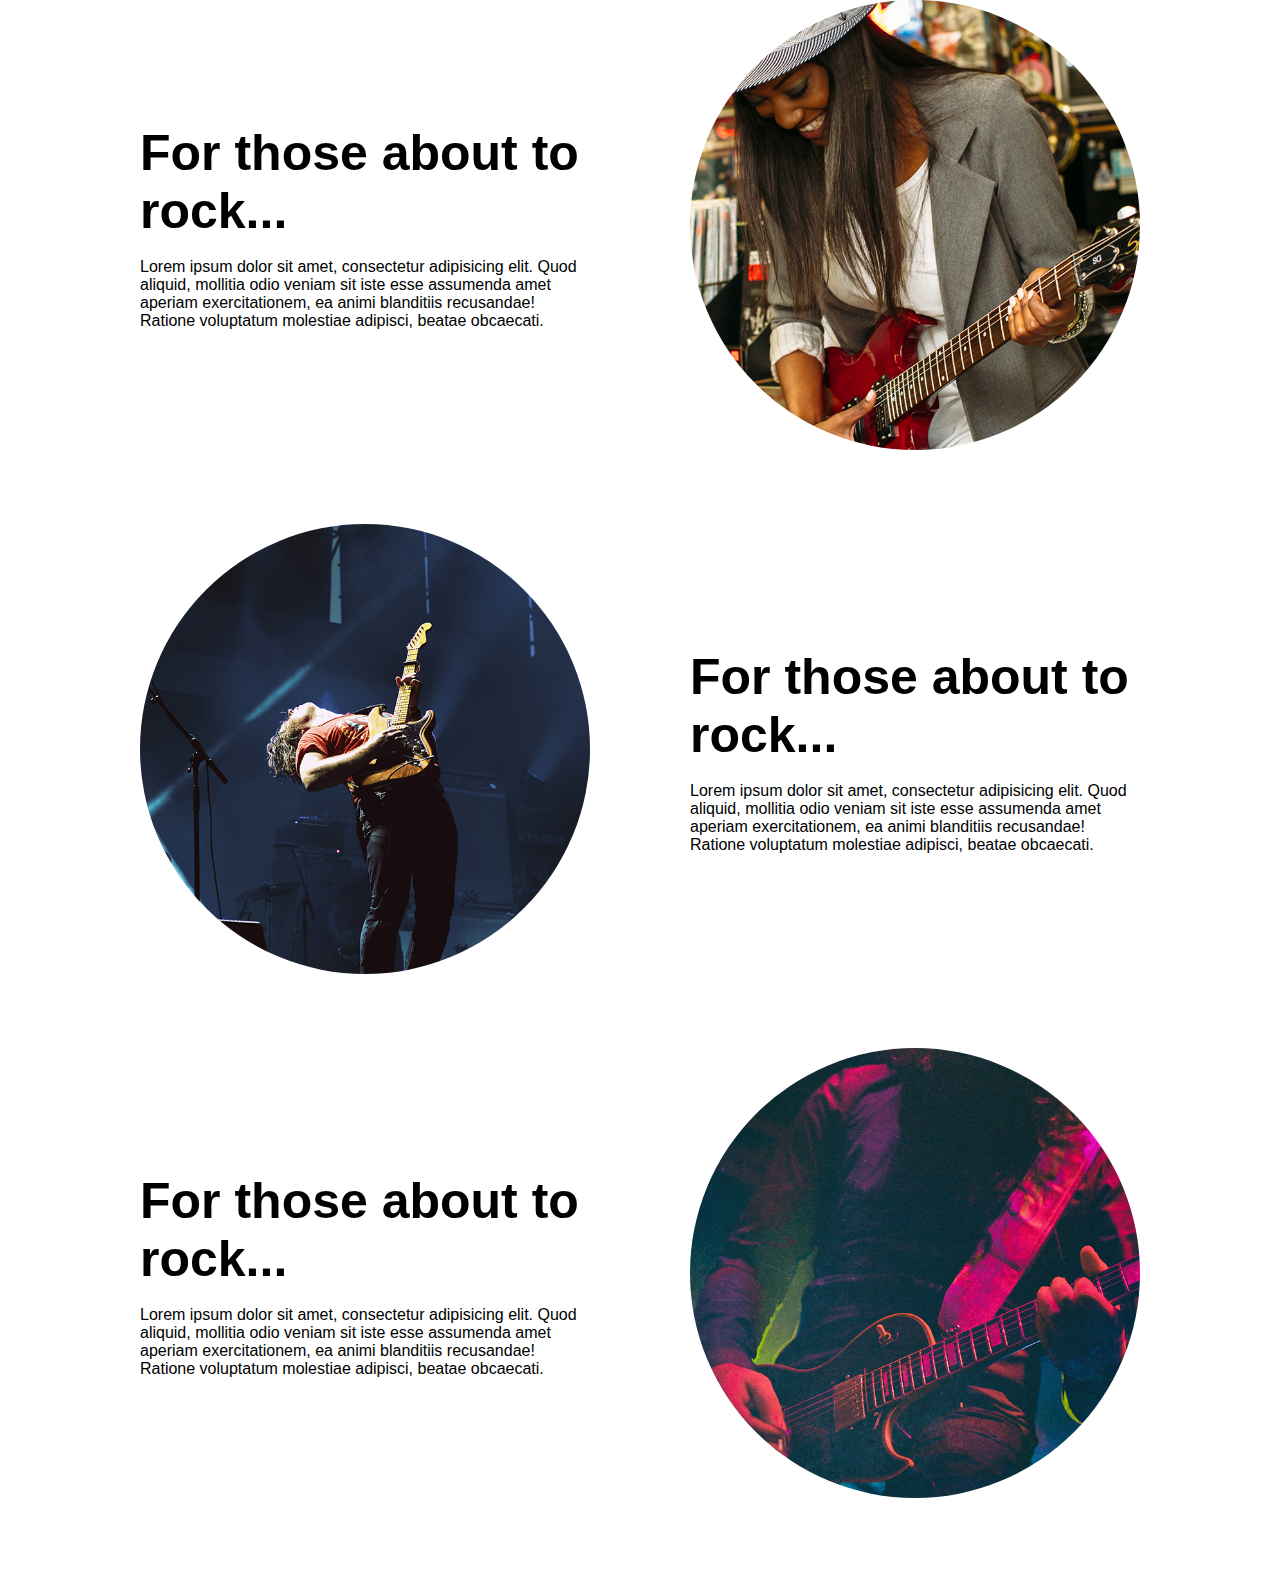
==== index.html @ 6182995e "Rename deneme.html to index.html" ====
<!DOCTYPE html>
<html lang="en">

<head>
    <link rel="stylesheet" href="deneme.css">
    <meta charset="UTF-8">
    <meta name="viewport" content="width=device-width, initial-scale=1.0">
    <title>Document</title>
</head>

<body>
    <div class="resimler">
        <div class="yazi">
            <div class="yazi-box">
                <h1>For those about to rock...</h1><br>
                <p>Lorem ipsum dolor sit amet, consectetur adipisicing elit. Quod aliquid, mollitia odio veniam sit iste
                    esse assumenda amet aperiam exercitationem, ea animi blanditiis recusandae! Ratione voluptatum
                    molestiae adipisci, beatae obcaecati.</p>
            </div>
        </div>
        <div class="resim"><img src="img/01.jpg" alt=""></div>
    </div>

    <div class="resimler">
        <div class="yazi yazi2">
            <div class="yazi-box">
                <h1>For those about to rock...</h1><br>
                <p>Lorem ipsum dolor sit amet, consectetur adipisicing elit. Quod aliquid, mollitia odio veniam sit iste
                    esse assumenda amet aperiam exercitationem, ea animi blanditiis recusandae! Ratione voluptatum
                    molestiae
                    adipisci, beatae obcaecati.</p>
            </div>
        </div>
        <div class="resim resim2"><img src="img/02.jpg" alt=""></div>
    </div>

    <div class="resimler">
        <div class="yazi">
            <div class="yazi-box">
                <h1>For those about to rock...</h1><br>
                <p>Lorem ipsum dolor sit amet, consectetur adipisicing elit. Quod aliquid, mollitia odio veniam sit iste
                    esse assumenda amet aperiam exercitationem, ea animi blanditiis recusandae! Ratione voluptatum
                    molestiae
                    adipisci, beatae obcaecati.</p>
            </div>
        </div>
        <div class="resim"><img src="img/03.jpg" alt=""></div>
    </div>
</body>

</html>
---- deneme.css ----
*{
    font-family: Arial, Helvetica, sans-serif;
    margin: 0;
    padding: 0;
    box-sizing: border-box;
}
.yazi h1{
    font-size: 50px;
    font-weight: 700;
}
.resimler{
    width: 1000px;
    height: auto;
    margin: 0 auto;
    display: flex;
    margin-bottom: 70px;
}
.yazi{
    width: 50%;
    height: auto;
    display: flex;
    align-items: center;
}
.resim{
    width: 50%;
    height: auto;
    margin-left: 100px;
    align-items: center;
}
.resim img{
    width: 100%;
    height: auto;
    border-radius: 50%;
}
.yazi2{
    margin-left: 100px;
    order: 1;
}
.resim2{
    margin-left: 0;
}
@media screen and (max-width:1050px){
    .resimler{
        width: 800px;
        height: auto;
    }
}
@media screen and (max-width:840px){
    .resimler{
        max-width: 100%;
        height: auto;
        display: flex;
        flex-direction: column;
        padding: 0 auto;
    }
    .yazi2{
        margin: 0 auto;
    }
    .yazi{
        margin: 0 auto;
        order: 1;
    }
    .resim{
        margin: 0 auto;
        margin-bottom: 50px;
    }
}
@media screen and (max-width:600px){
    .resimler{
        max-width: 100%;
        height: auto;
        display: flex;
        flex-direction: column;
        padding: 0 auto;
    }
    .yazi2{
        margin: 0 auto;
    }
    .yazi{
        font-size: 14px;
        width: 90%;
        order: 1;
        margin: 0 auto;
    }
    .yazi h1{
        font-size: 20px;
        font-weight: 700;
    }
    .resim{
        width: 90%;
        margin: 0 auto;
        margin-bottom: 50px;
    }
}
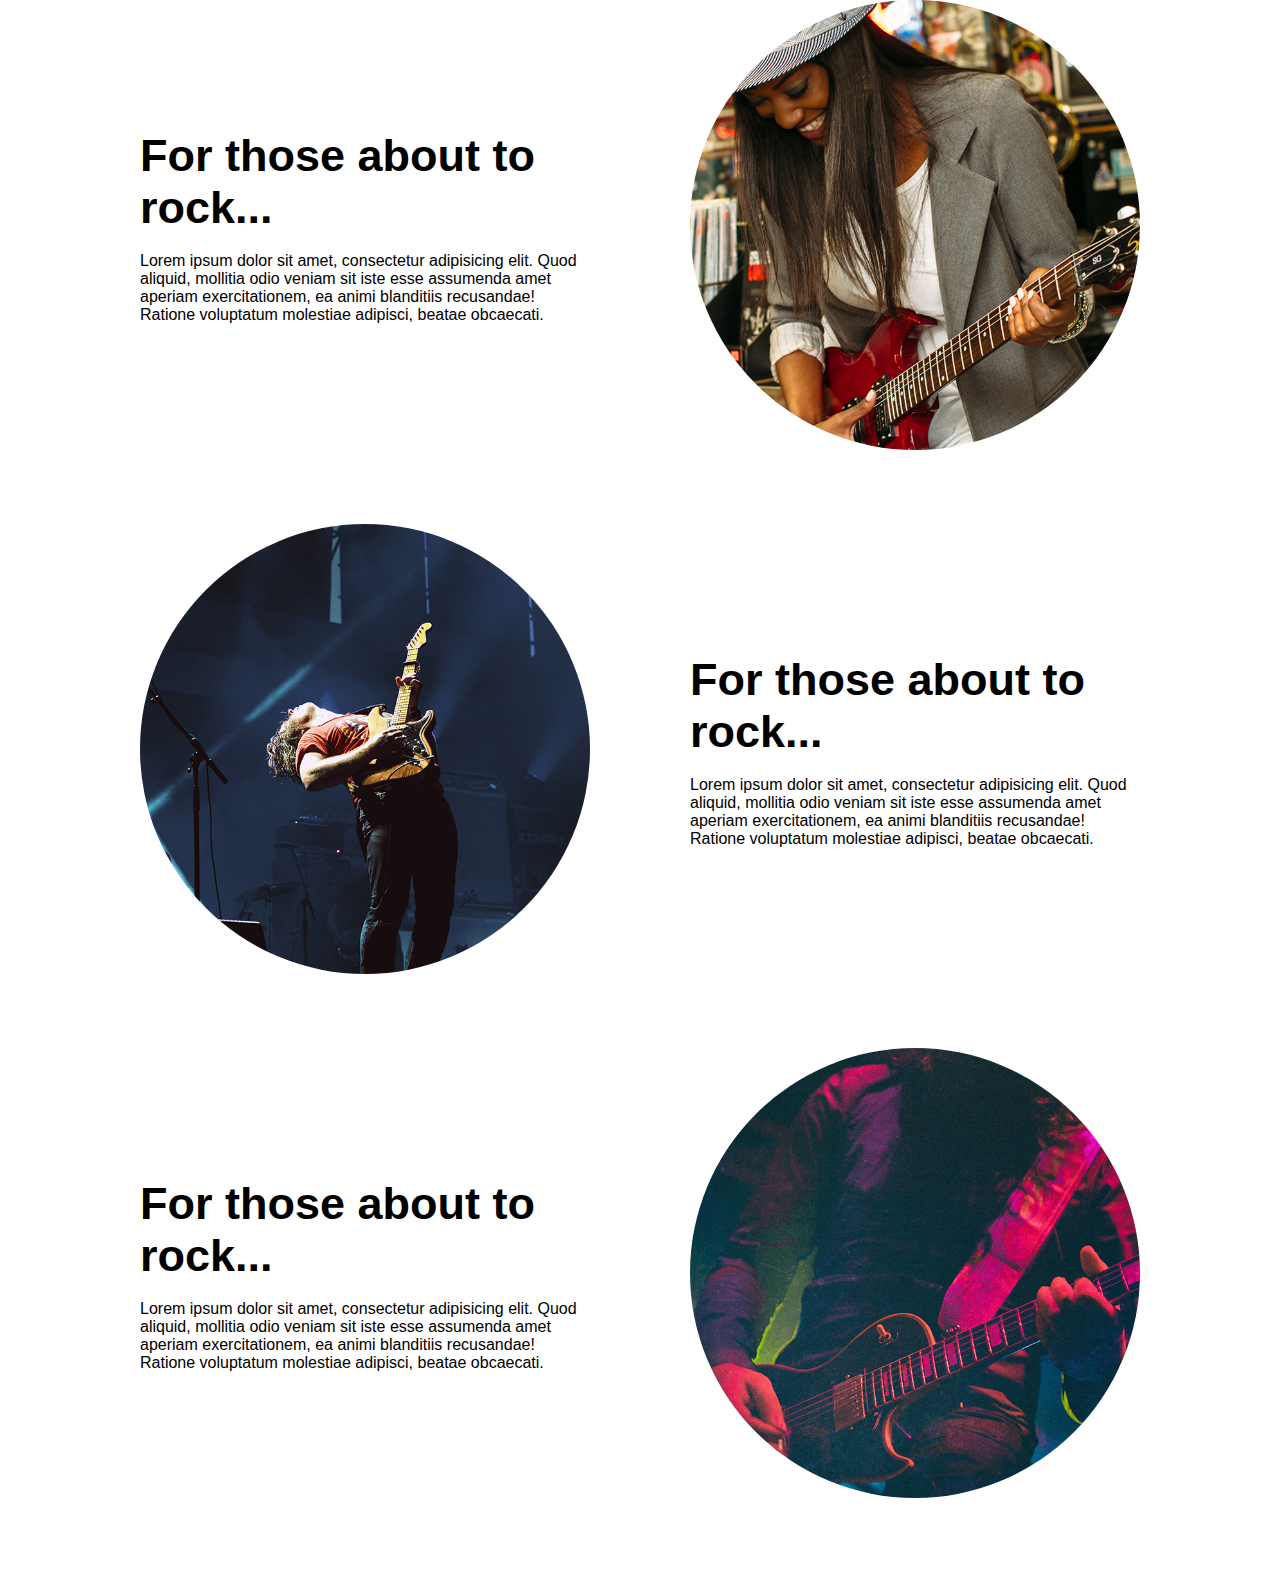
==== commit 7c9770e9: "Update index.html" ====
--- a/index.html
+++ b/index.html
@@ -2,7 +2,7 @@
 <html lang="en">
 
 <head>
-    <link rel="stylesheet" href="deneme.css">
+    <link rel="stylesheet" href="style.css">
     <meta charset="UTF-8">
     <meta name="viewport" content="width=device-width, initial-scale=1.0">
     <title>Document</title>
--- a/style.css
+++ b/style.css
@@ -0,0 +1,97 @@
+*{
+    font-family: Arial, Helvetica, sans-serif;
+    margin: 0;
+    padding: 0;
+    box-sizing: border-box;
+}
+.yazi h1{
+    font-size: 45px;
+    font-weight: 700;
+}
+.resimler{
+    width: 1000px;
+    height: auto;
+    margin: 0 auto;
+    display: flex;
+    margin-bottom: 70px;
+}
+.yazi{
+    width: 50%;
+    height: auto;
+    display: flex;
+    align-items: center;
+}
+.resim{
+    width: 50%;
+    height: auto;
+    margin-left: 100px;
+    align-items: center;
+}
+.resim img{
+    width: 100%;
+    height: auto;
+    border-radius: 50%;
+}
+.yazi2{
+    margin-left: 100px;
+    order: 1;
+}
+.resim2{
+    margin-left: 0;
+}
+@media screen and (max-width:1050px){
+    .resimler{
+        width: 800px;
+        height: auto;
+    }
+    .yazi h1{
+        font-size: 35px;
+    }
+}
+@media screen and (max-width:840px){
+    .resimler{
+        max-width: 100%;
+        height: auto;
+        display: flex;
+        flex-direction: column;
+        padding: 0 auto;
+    }
+    .yazi2{
+        margin: 0 auto;
+    }
+    .yazi{
+        margin: 0 auto;
+        order: 1;
+    }
+    .resim{
+        margin: 0 auto;
+        margin-bottom: 50px;
+    }
+}
+@media screen and (max-width:600px){
+    .resimler{
+        max-width: 100%;
+        height: auto;
+        display: flex;
+        flex-direction: column;
+        padding: 0 auto;
+    }
+    .yazi2{
+        margin: 0 auto;
+    }
+    .yazi{
+        font-size: 14px;
+        width: 90%;
+        order: 1;
+        margin: 0 auto;
+    }
+    .yazi h1{
+        font-size: 20px;
+        font-weight: 700;
+    }
+    .resim{
+        width: 90%;
+        margin: 0 auto;
+        margin-bottom: 50px;
+    }
+}
